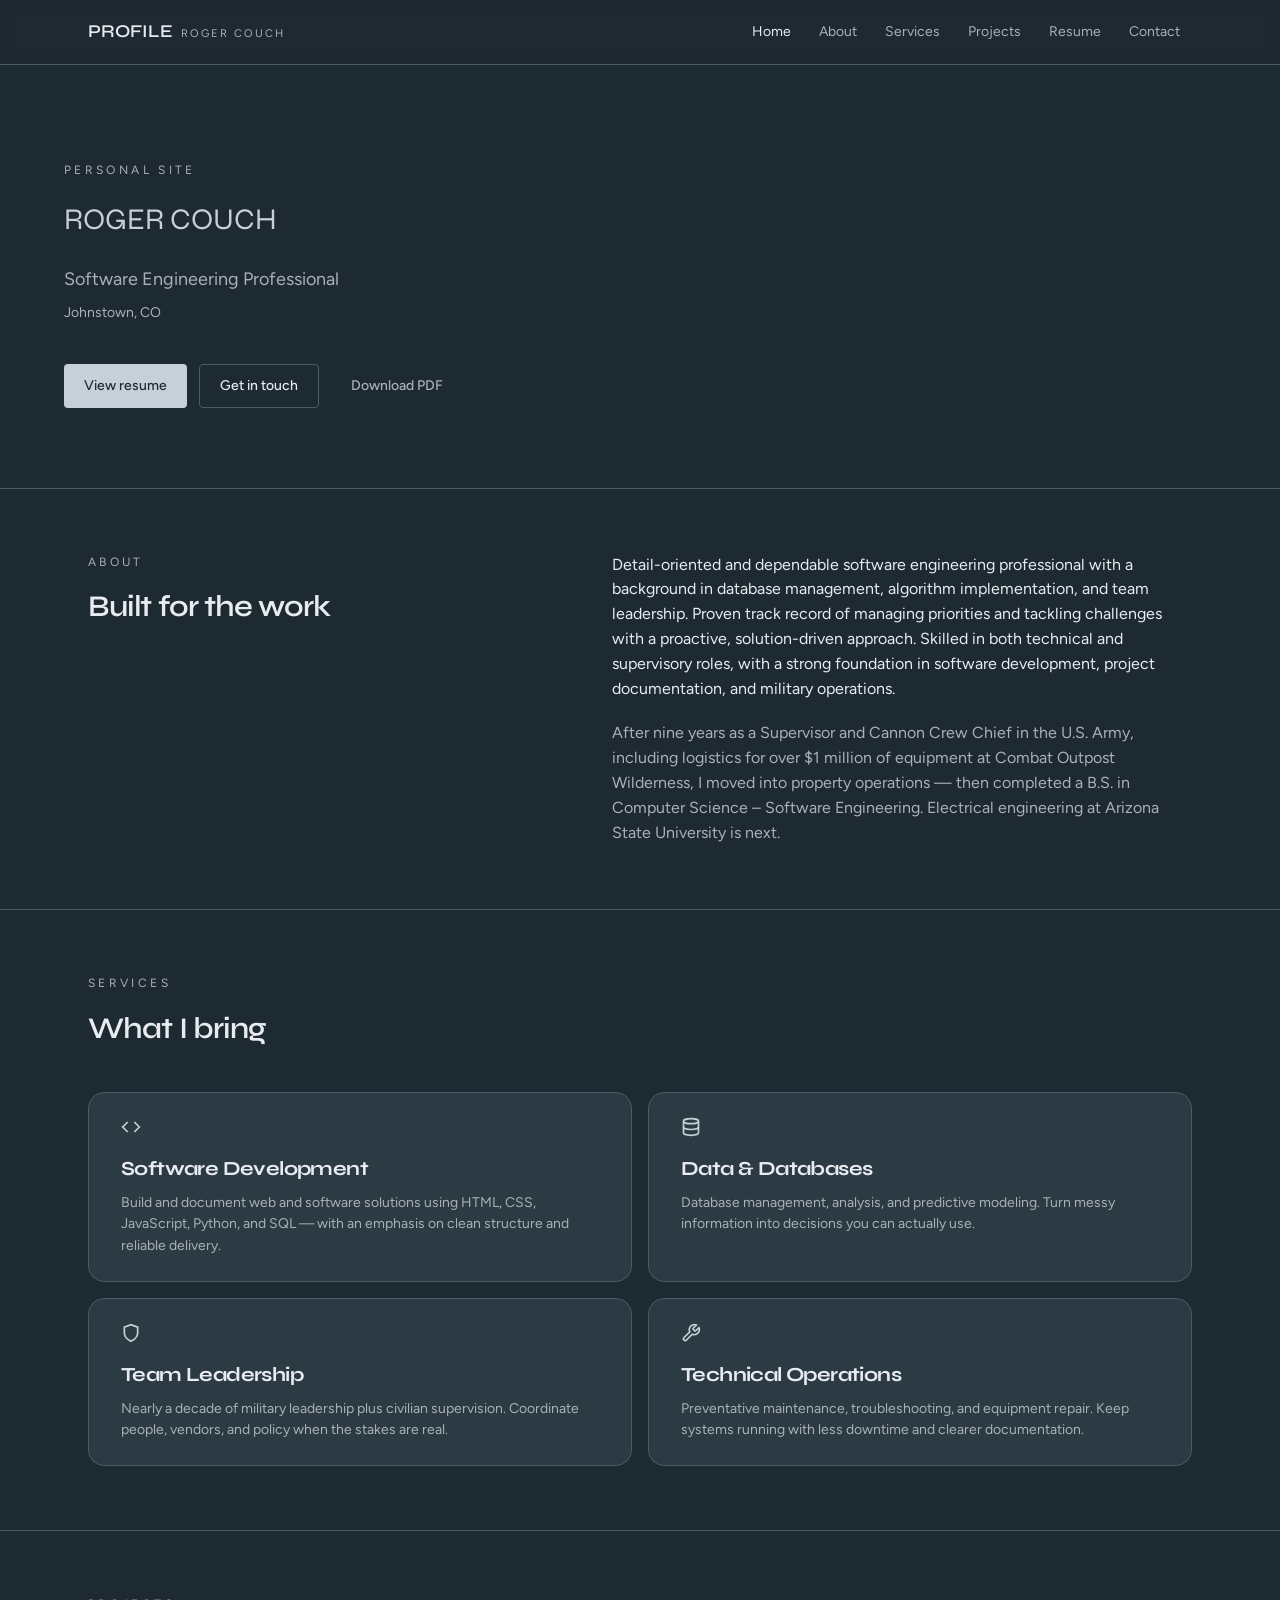
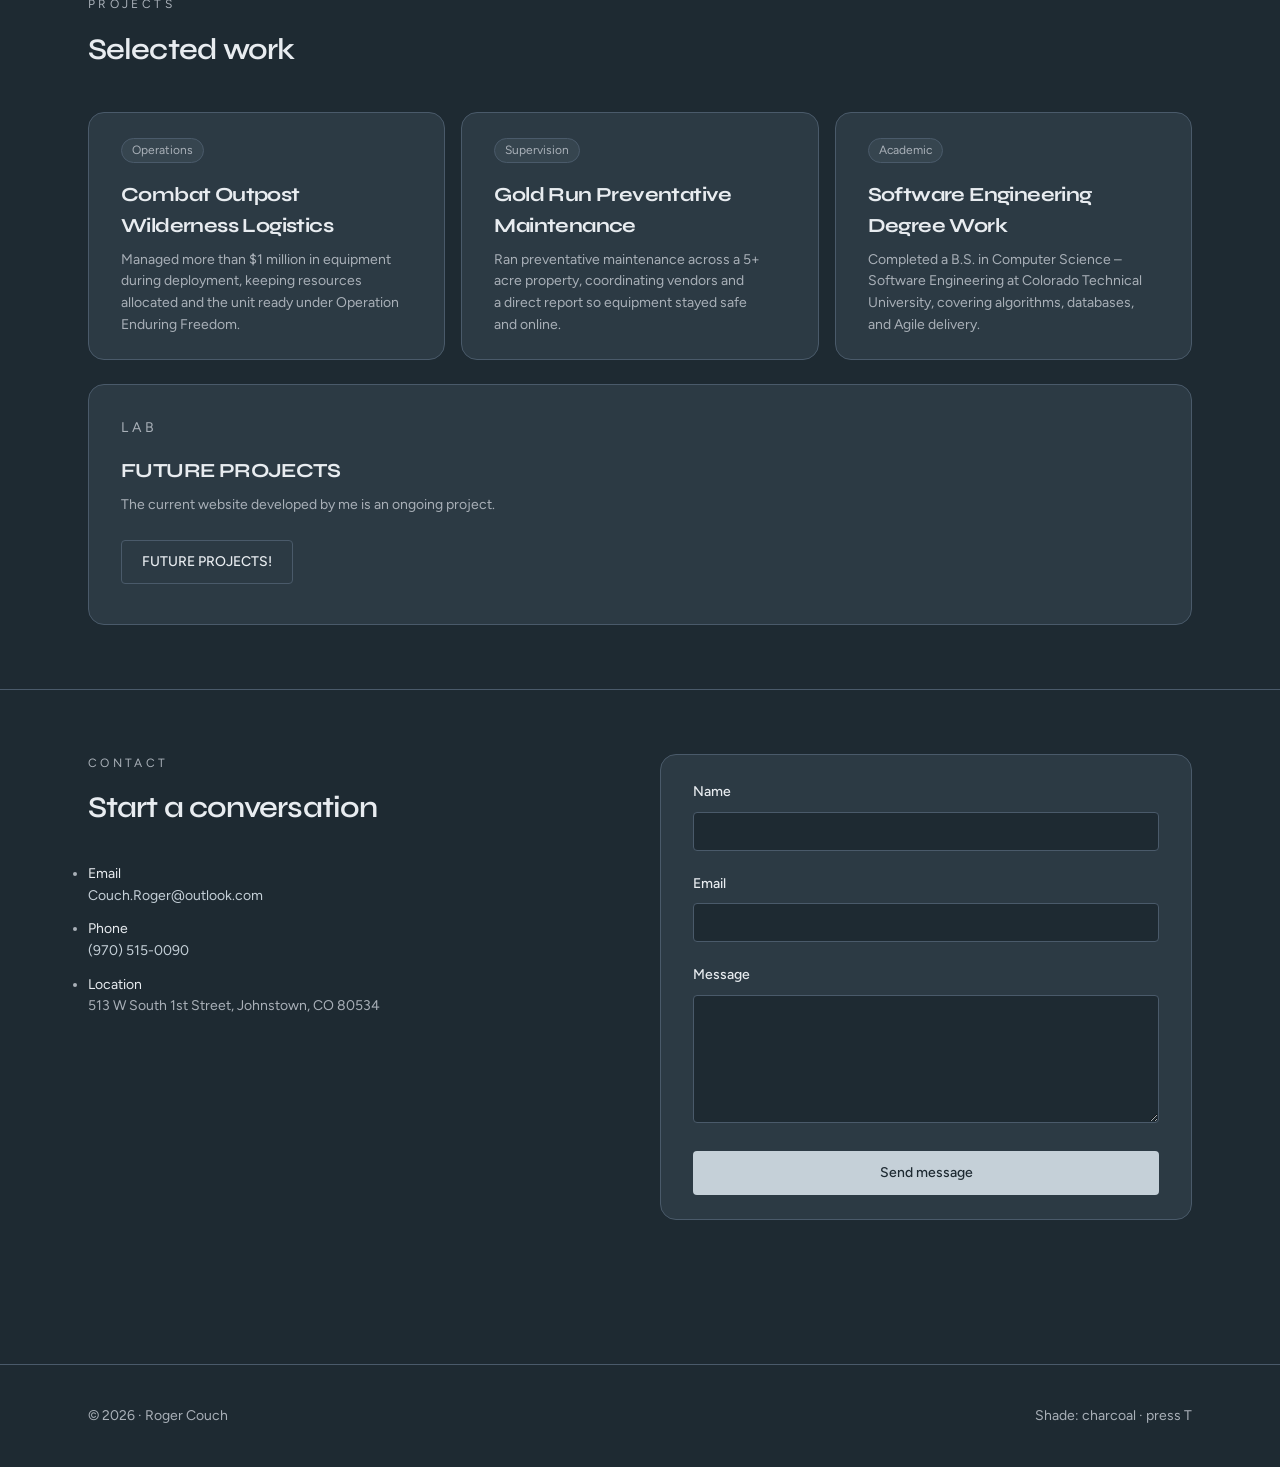
==== index.html @ ca6e06f2 "Add files via upload" ====
<!DOCTYPE html>
<html lang="en">
<head>
  <meta charset="UTF-8">
  <meta name="viewport" content="width=device-width, initial-scale=1.0">
  <title>PROFILE — Roger Couch</title>
  <meta name="description" content="The Jizzle — personal site of Roger Couch. Software engineering, leadership, and technical operations in Johnstown, Colorado.">
  <meta name="theme-color" content="#1E2A32">
  <link rel="icon" href="favicon.svg" type="image/svg+xml">
  <link rel="preconnect" href="https://fonts.googleapis.com">
  <link rel="preconnect" href="https://fonts.gstatic.com" crossorigin>
  <link href="https://fonts.googleapis.com/css2?family=Figtree:wght@400;500;600&family=Syne:wght@500;600;700&display=swap" rel="stylesheet">
  <link rel="stylesheet" href="styles.css">
</head>
<body>
  <header class="header">
    <div class="wrap header-inner">
      <a class="brand" href="index.html">
        <strong>PROFILE</strong>
        <span>ROGER COUCH</span>
      </a>
      <nav class="nav" aria-label="Primary">
        <a class="active" href="index.html">Home</a>
        <a href="#about">About</a>
        <a href="#services">Services</a>
        <a href="#projects">Projects</a>
        <a href="resume.html">Resume</a>
        <a href="#contact">Contact</a>
      </nav>
      <button class="menu-btn" id="menu-btn" type="button" aria-expanded="false" aria-label="Open menu">
        <svg width="20" height="20" viewBox="0 0 24 24" fill="none" stroke="currentColor" stroke-width="2"><path d="M4 6h16M4 12h16M4 18h16"/></svg>
      </button>
    </div>
    <nav class="mobile-nav" id="mobile-nav" aria-label="Mobile">
      <a href="index.html">Home</a>
      <a href="#about">About</a>
      <a href="#services">Services</a>
      <a href="#projects">Projects</a>
      <a href="resume.html">Resume</a>
      <a href="#contact">Contact</a>
    </nav>
  </header>

  <main>
    <section class="hero wrap" id="home">
      <p class="kicker">Personal site</p>
      <p class="name">ROGER COUCH</p>
      <p class="title">Software Engineering Professional</p>
      <p class="loc">Johnstown, CO</p>
      <div class="actions">
        <a class="btn" href="resume.html">View resume</a>
        <a class="btn btn-outline" href="#contact">Get in touch</a>
        <a class="btn btn-ghost" href="roger-couch-resume.pdf" download>Download PDF</a>
      </div>
    </section>

    <section class="section" id="about">
      <div class="wrap split split-about">
        <div>
          <p class="kicker">About</p>
          <h2>Built for the work</h2>
        </div>
        <div class="about-copy">
          <p class="lead">Detail-oriented and dependable software engineering professional with a background in database management, algorithm implementation, and team leadership. Proven track record of managing priorities and tackling challenges with a proactive, solution-driven approach. Skilled in both technical and supervisory roles, with a strong foundation in software development, project documentation, and military operations.</p>
          <p>After nine years as a Supervisor and Cannon Crew Chief in the U.S. Army, including logistics for over $1 million of equipment at Combat Outpost Wilderness, I moved into property operations — then completed a B.S. in Computer Science – Software Engineering. Electrical engineering at Arizona State University is next.</p>          
        </div>
      </div>
    </section>

    <section class="section" id="services">
      <div class="wrap">
        <p class="kicker">Services</p>
        <h2>What I bring</h2>
        <div class="grid-2">
          <article class="card">
            <svg viewBox="0 0 24 24"><polyline points="16 18 22 12 16 6"/><polyline points="8 6 2 12 8 18"/></svg>
            <h3>Software Development</h3>
            <p>Build and document web and software solutions using HTML, CSS, JavaScript, Python, and SQL — with an emphasis on clean structure and reliable delivery.</p>
          </article>
          <article class="card">
            <svg viewBox="0 0 24 24"><ellipse cx="12" cy="5" rx="9" ry="3"/><path d="M3 5v14c0 1.66 4 3 9 3s9-1.34 9-3V5"/><path d="M3 12c0 1.66 4 3 9 3s9-1.34 9-3"/></svg>
            <h3>Data & Databases</h3>
            <p>Database management, analysis, and predictive modeling. Turn messy information into decisions you can actually use.</p>
          </article>
          <article class="card">
            <svg viewBox="0 0 24 24"><path d="M12 22s8-4 8-10V5l-8-3-8 3v7c0 6 8 10 8 10z"/></svg>
            <h3>Team Leadership</h3>
            <p>Nearly a decade of military leadership plus civilian supervision. Coordinate people, vendors, and policy when the stakes are real.</p>
          </article>
          <article class="card">
            <svg viewBox="0 0 24 24"><path d="M14.7 6.3a1 1 0 0 0 0 1.4l1.6 1.6a1 1 0 0 0 1.4 0l3.77-3.77a6 6 0 0 1-7.94 7.94l-6.91 6.91a2.12 2.12 0 0 1-3-3l6.91-6.91a6 6 0 0 1 7.94-7.94l-3.76 3.76z"/></svg>
            <h3>Technical Operations</h3>
            <p>Preventative maintenance, troubleshooting, and equipment repair. Keep systems running with less downtime and clearer documentation.</p>
          </article>
        </div>
      </div>
    </section>

    <section class="section" id="projects">
      <div class="wrap">
        <p class="kicker">Projects</p>
        <h2>Selected work</h2>
        <div class="grid-3">
          <article class="card">
            <span class="badge">Operations</span>
            <h3>Combat Outpost Wilderness Logistics</h3>
            <p>Managed more than $1 million in equipment during deployment, keeping resources allocated and the unit ready under Operation Enduring Freedom.</p>
          </article>
          <article class="card">
            <span class="badge">Supervision</span>
            <h3>Gold Run Preventative Maintenance</h3>
            <p>Ran preventative maintenance across a 5+ acre property, coordinating vendors and a direct report so equipment stayed safe and online.</p>
          </article>
          <article class="card">
            <span class="badge">Academic</span>
            <h3>Software Engineering Degree Work</h3>
            <p>Completed a B.S. in Computer Science – Software Engineering at Colorado Technical University, covering algorithms, databases, and Agile delivery.</p>
          </article>
        </div>
        <div class="card lab">
          <p class="kicker">Lab</p>
          <h3>FUTURE PROJECTS</h3>
          <p>The current website developed by me is an ongoing project.</p>
          <button type="button" class="btn btn-outline" id="hello-btn" style="margin-top:24px">FUTURE PROJECTS!</button>
          <p id="hello-msg" aria-live="polite"></p>
        </div>
      </div>
    </section>

    <section class="section" id="contact">
      <div class="wrap split split-contact">
        <div>
          <p class="kicker">Contact</p>
          <h2>Start a conversation</h2>
          <ul class="contact-list">
            <li><span>Email</span><br><a href="mailto:Couch.Roger@outlook.com">Couch.Roger@outlook.com</a></li>
            <li><span>Phone</span><br><a href="tel:9705150090">(970) 515-0090</a></li>
            <li><span>Location</span><br>513 W South 1st Street, Johnstown, CO 80534</li>
          </ul>
        </div>
        <div class="card">
          <form id="contact-form">
            <div>
              <label for="name">Name</label>
              <input id="name" name="name" autocomplete="name">
            </div>
            <div>
              <label for="email">Email</label>
              <input id="email" name="email" type="email" autocomplete="email">
            </div>
            <div>
              <label for="message">Message</label>
              <textarea id="message" name="message"></textarea>
            </div>
            <button type="submit">Send message</button>
          </form>
          <div class="form-ok" id="form-ok">
            <h3>Thanks</h3>
            <p style="margin-top:8px;color:var(--muted)">If your mail app did not open, write directly to <a href="mailto:Couch.Roger@outlook.com">Couch.Roger@outlook.com</a>.</p>
            <button type="button" class="btn btn-outline" id="send-again" style="margin-top:24px">Send another</button>
          </div>
        </div>
      </div>
    </section>
  </main>

  <footer class="footer">
    <div class="wrap footer-inner">
      <p>© 2026 · Roger Couch</p>
      <p id="shade-label">Shade: charcoal · press T</p>
    </div>
  </footer>

  <script src="script.js"></script>
</body>
</html>
---- styles.css ----
:root {
  --bg: #1e2a32;
  --bg-alt: #24323b;
  --surface: #2c3a44;
  --raised: #36454f;
  --fg: #e8ecf0;
  --muted: #a9b0b8;
  --accent: #c5d0d8;
  --accent-fg: #1e2a32;
  --border: #4a5a6a;
  --font-sans: "Figtree", "Segoe UI", system-ui, sans-serif;
  --font-display: "Syne", "Segoe UI", system-ui, sans-serif;
  --radius: 4px;
  --radius-xl: 16px;
}

* {
  margin: 0;
  padding: 0;
  box-sizing: border-box;
}

html {
  -webkit-font-smoothing: antialiased;
  scroll-behavior: smooth;
}

body {
  min-height: 100vh;
  background: var(--bg);
  color: var(--fg);
  font-family: var(--font-sans);
  line-height: 1.55;
}

html[data-theme="alt"] body {
  background: var(--bg-alt);
}

h1, h2, h3 {
  font-family: var(--font-display);
  text-wrap: balance;
  letter-spacing: -0.03em;
}

p { text-wrap: pretty; }

a { color: var(--accent); text-decoration: none; }
a:hover { text-decoration: underline; }

img, svg { display: block; }

button, .btn {
  display: inline-flex;
  align-items: center;
  justify-content: center;
  gap: 8px;
  height: 44px;
  padding: 0 20px;
  border: none;
  border-radius: var(--radius);
  background: var(--accent);
  color: var(--accent-fg);
  font: 500 14px var(--font-sans);
  cursor: pointer;
  transition: background 0.15s ease, color 0.15s ease, transform 0.15s ease;
}

button:hover, .btn:hover { background: var(--fg); text-decoration: none; }
button:active, .btn:active { transform: scale(0.98); }

.btn-outline {
  background: transparent;
  color: var(--fg);
  border: 1px solid var(--border);
}

.btn-outline:hover {
  background: transparent;
  border-color: var(--accent);
  color: var(--accent);
}

.btn-ghost {
  background: transparent;
  color: var(--muted);
}

.btn-ghost:hover { background: var(--raised); color: var(--fg); }

.wrap {
  max-width: 1152px;
  margin: 0 auto;
  padding: 0 24px;
}

.header {
  position: sticky;
  top: 0;
  z-index: 40;
  border-bottom: 1px solid var(--border);
  background: color-mix(in srgb, var(--bg) 90%, transparent);
  backdrop-filter: blur(8px);
}

.header-inner {
  display: flex;
  align-items: center;
  justify-content: space-between;
  height: 64px;
}

.brand {
  display: flex;
  align-items: baseline;
  gap: 8px;
  color: var(--fg);
  text-decoration: none;
}

.brand strong {
  font-family: var(--font-display);
  font-size: 18px;
  font-weight: 600;
}

.brand span {
  font-size: 11px;
  letter-spacing: 0.18em;
  text-transform: uppercase;
  color: var(--muted);
}

.nav {
  display: flex;
  gap: 4px;
}

.nav a {
  padding: 8px 12px;
  color: var(--muted);
  font-size: 14px;
  text-decoration: none;
}

.nav a:hover,
.nav a.active { color: var(--fg); }

.menu-btn {
  display: none;
  background: transparent;
  color: var(--fg);
  width: 44px;
  padding: 0;
}

.mobile-nav {
  display: none;
  flex-direction: column;
  padding: 8px 24px 16px;
  border-top: 1px solid var(--border);
}

.mobile-nav a {
  padding: 12px 8px;
  color: var(--fg);
  text-decoration: none;
}

.mobile-nav.open { display: flex; }

.kicker {
  font-size: 12px;
  letter-spacing: 0.28em;
  text-transform: uppercase;
  color: var(--muted);
}

.hero { padding: 96px 0 80px; }
.hero h1 {
  margin-top: 16px;
  font-size: clamp(2.75rem, 8vw, 4.5rem);
  line-height: 0.95;
  font-weight: 600;
}

.hero .name {
  margin-top: 16px;
  font-family: var(--font-display);
  font-size: clamp(1.5rem, 3vw, 1.875rem);
  color: var(--accent);
}

.hero .title { margin-top: 24px; font-size: 18px; color: var(--muted); max-width: 36rem; }
.hero .loc { margin-top: 8px; font-size: 14px; color: var(--muted); }
.actions { display: flex; flex-wrap: wrap; gap: 12px; margin-top: 40px; }

.section {
  padding: 64px 0;
  border-top: 1px solid var(--border);
  scroll-margin-top: 80px;
}

.split { display: grid; gap: 40px; }
@media (min-width: 1024px) {
  .split-about { grid-template-columns: 1fr 1.2fr; }
  .split-contact { grid-template-columns: 1fr 1fr; }
}

.section h2 { margin-top: 12px; font-size: 1.875rem; font-weight: 600; }

.about-copy { display: flex; flex-direction: column; gap: 20px; color: var(--muted); }
.about-copy .lead { color: var(--fg); }

.grid-2 { display: grid; gap: 16px; margin-top: 40px; }
.grid-3 { display: grid; gap: 16px; margin-top: 40px; }
@media (min-width: 640px) { .grid-2 { grid-template-columns: 1fr 1fr; } }
@media (min-width: 1024px) { .grid-3 { grid-template-columns: 1fr 1fr 1fr; } }

.card {
  background: var(--surface);
  border: 1px solid var(--border);
  border-radius: var(--radius-xl);
  padding: 24px 32px;
}

.card h3 { margin-top: 16px; font-size: 1.25rem; }
.card p { margin-top: 8px; font-size: 14px; color: var(--muted); }
.card svg { width: 20px; height: 20px; color: var(--accent); stroke: currentColor; fill: none; stroke-width: 2; }

.badge {
  display: inline-flex;
  border: 1px solid var(--border);
  background: var(--raised);
  color: var(--muted);
  border-radius: 999px;
  padding: 2px 10px;
  font-size: 12px;
}

.lab { margin-top: 24px; }
.lab .kicker { margin-bottom: 8px; }
.lab h3 { font-size: 1.25rem; }
#hello-msg { margin-top: 16px; font-size: 18px; color: var(--accent); }

.contact-list { margin-top: 32px; display: flex; flex-direction: column; gap: 12px; font-size: 14px; color: var(--muted); }
.contact-list span { color: var(--fg); }

form { display: grid; gap: 20px; }
label { font-size: 14px; font-weight: 500; }
input, textarea {
  width: 100%;
  margin-top: 8px;
  background: var(--bg);
  color: var(--fg);
  border: 1px solid var(--border);
  border-radius: var(--radius);
  padding: 10px 12px;
  font: 14px var(--font-sans);
}
textarea { min-height: 128px; resize: vertical; }
input:focus, textarea:focus {
  outline: none;
  box-shadow: 0 0 0 2px var(--accent);
}

.form-ok { display: none; }
.form-ok.show { display: block; }
form.hidden { display: none; }

.footer {
  margin-top: 80px;
  border-top: 1px solid var(--border);
  padding: 40px 0;
}
.footer-inner {
  display: flex;
  flex-wrap: wrap;
  gap: 12px;
  justify-content: space-between;
  align-items: center;
  font-size: 14px;
  color: var(--muted);
}

.resume-head {
  display: flex;
  flex-direction: column;
  gap: 24px;
  padding: 56px 0 32px;
  border-bottom: 1px solid var(--border);
}
@media (min-width: 640px) {
  .resume-head {
    flex-direction: row;
    align-items: flex-end;
    justify-content: space-between;
  }
}
.resume-head h1 { margin-top: 8px; font-size: 2.25rem; }
.resume-head .meta { margin-top: 8px; font-size: 14px; color: var(--muted); }

.resume-block { margin-top: 40px; }
.resume-block h2 {
  font-size: 13px;
  letter-spacing: 0.2em;
  text-transform: uppercase;
  color: var(--accent);
  border-bottom: 1px solid color-mix(in srgb, var(--accent) 40%, transparent);
  padding-bottom: 8px;
}
.resume-block p { margin-top: 16px; color: var(--muted); }

.skills { margin-top: 16px; display: grid; gap: 16px; }
@media (min-width: 640px) {
  .skill { display: grid; grid-template-columns: 13rem 1fr; gap: 16px; }
}
.skill dt { font-size: 14px; font-weight: 500; }
.skill dd { font-size: 14px; color: var(--muted); }

.job { margin-top: 32px; }
.job-head { display: flex; flex-direction: column; gap: 4px; }
@media (min-width: 640px) {
  .job-head { flex-direction: row; justify-content: space-between; align-items: baseline; }
}
.job h3 { font-size: 18px; }
.job .dates, .job .org { font-size: 14px; color: var(--muted); font-style: italic; }
.job ul { margin-top: 12px; padding-left: 20px; color: var(--muted); font-size: 14px; }
.job li { margin-top: 8px; }

@media (max-width: 768px) {
  .nav { display: none; }
  .menu-btn { display: inline-flex; }
  .brand span { display: none; }
  .hero { padding: 64px 0 80px; }
}

@media (prefers-reduced-motion: reduce) {
  html { scroll-behavior: auto; }
  * { transition: none !important; }
}
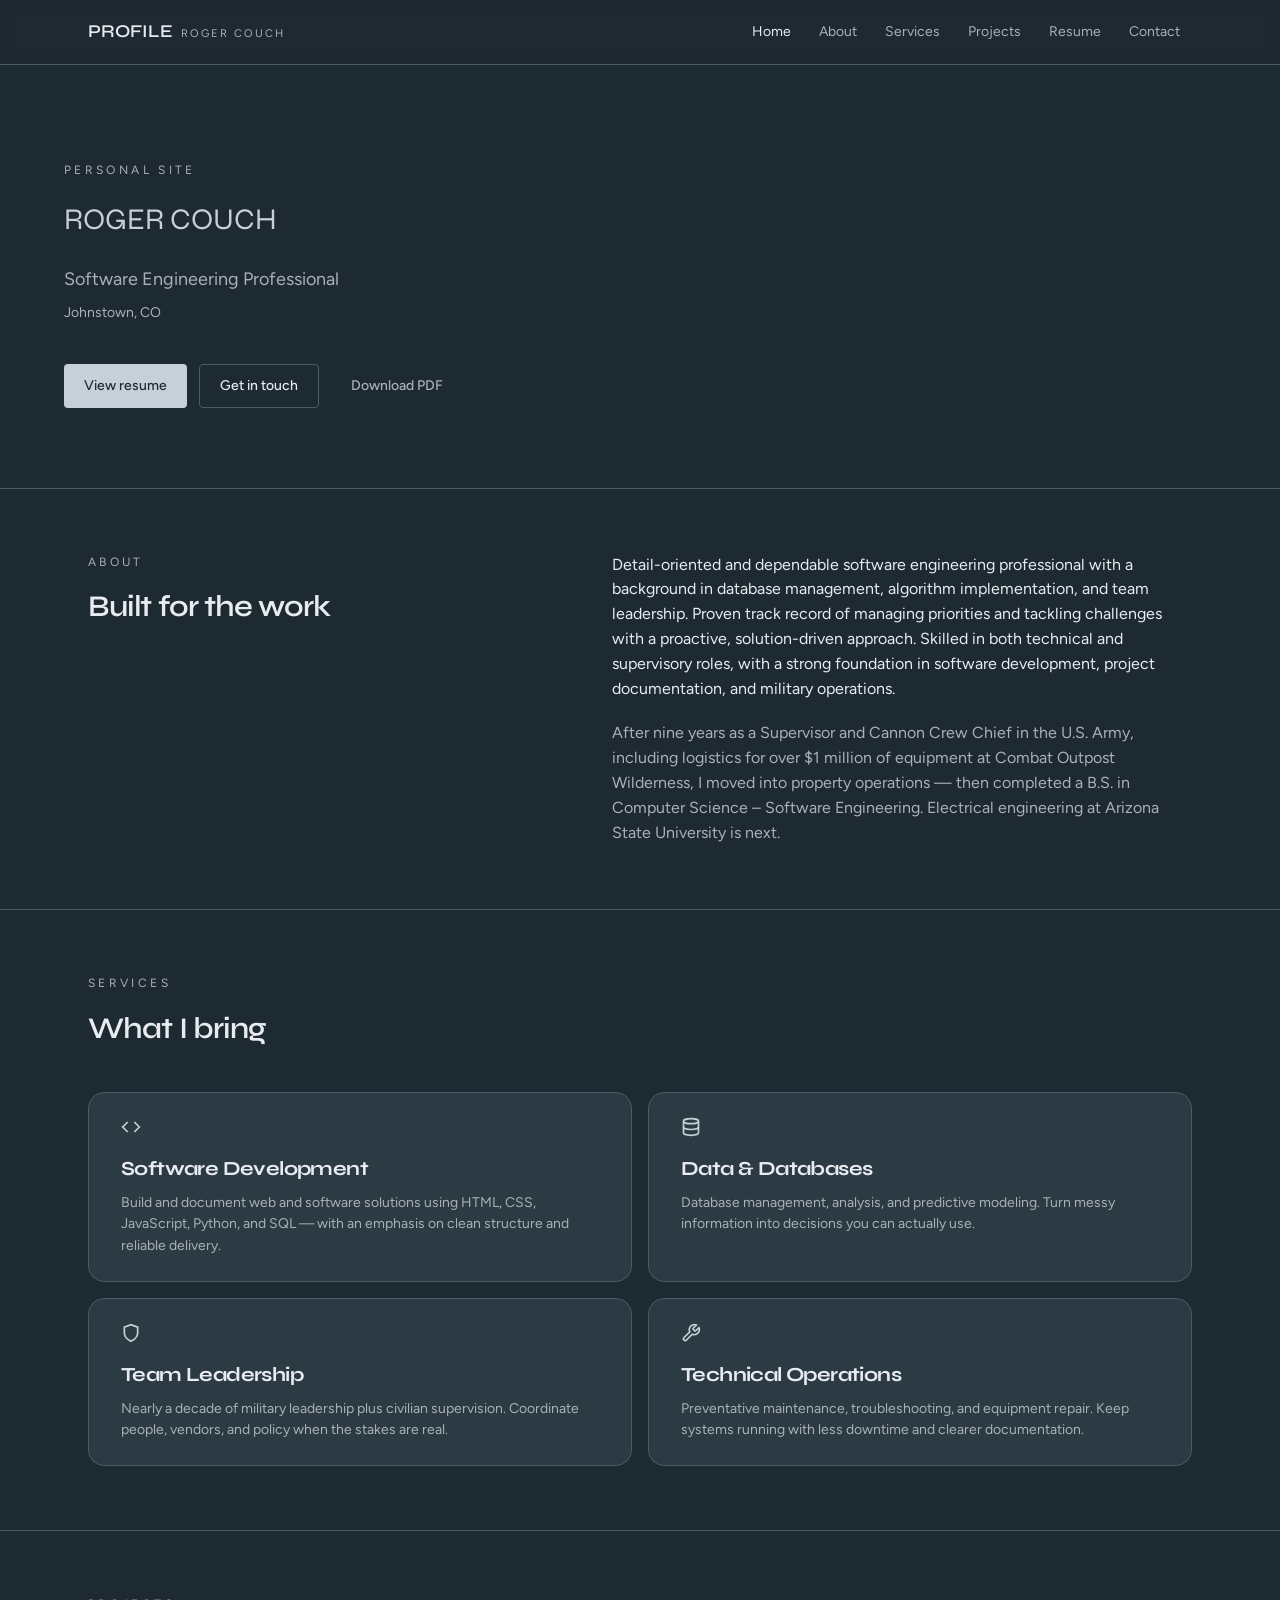
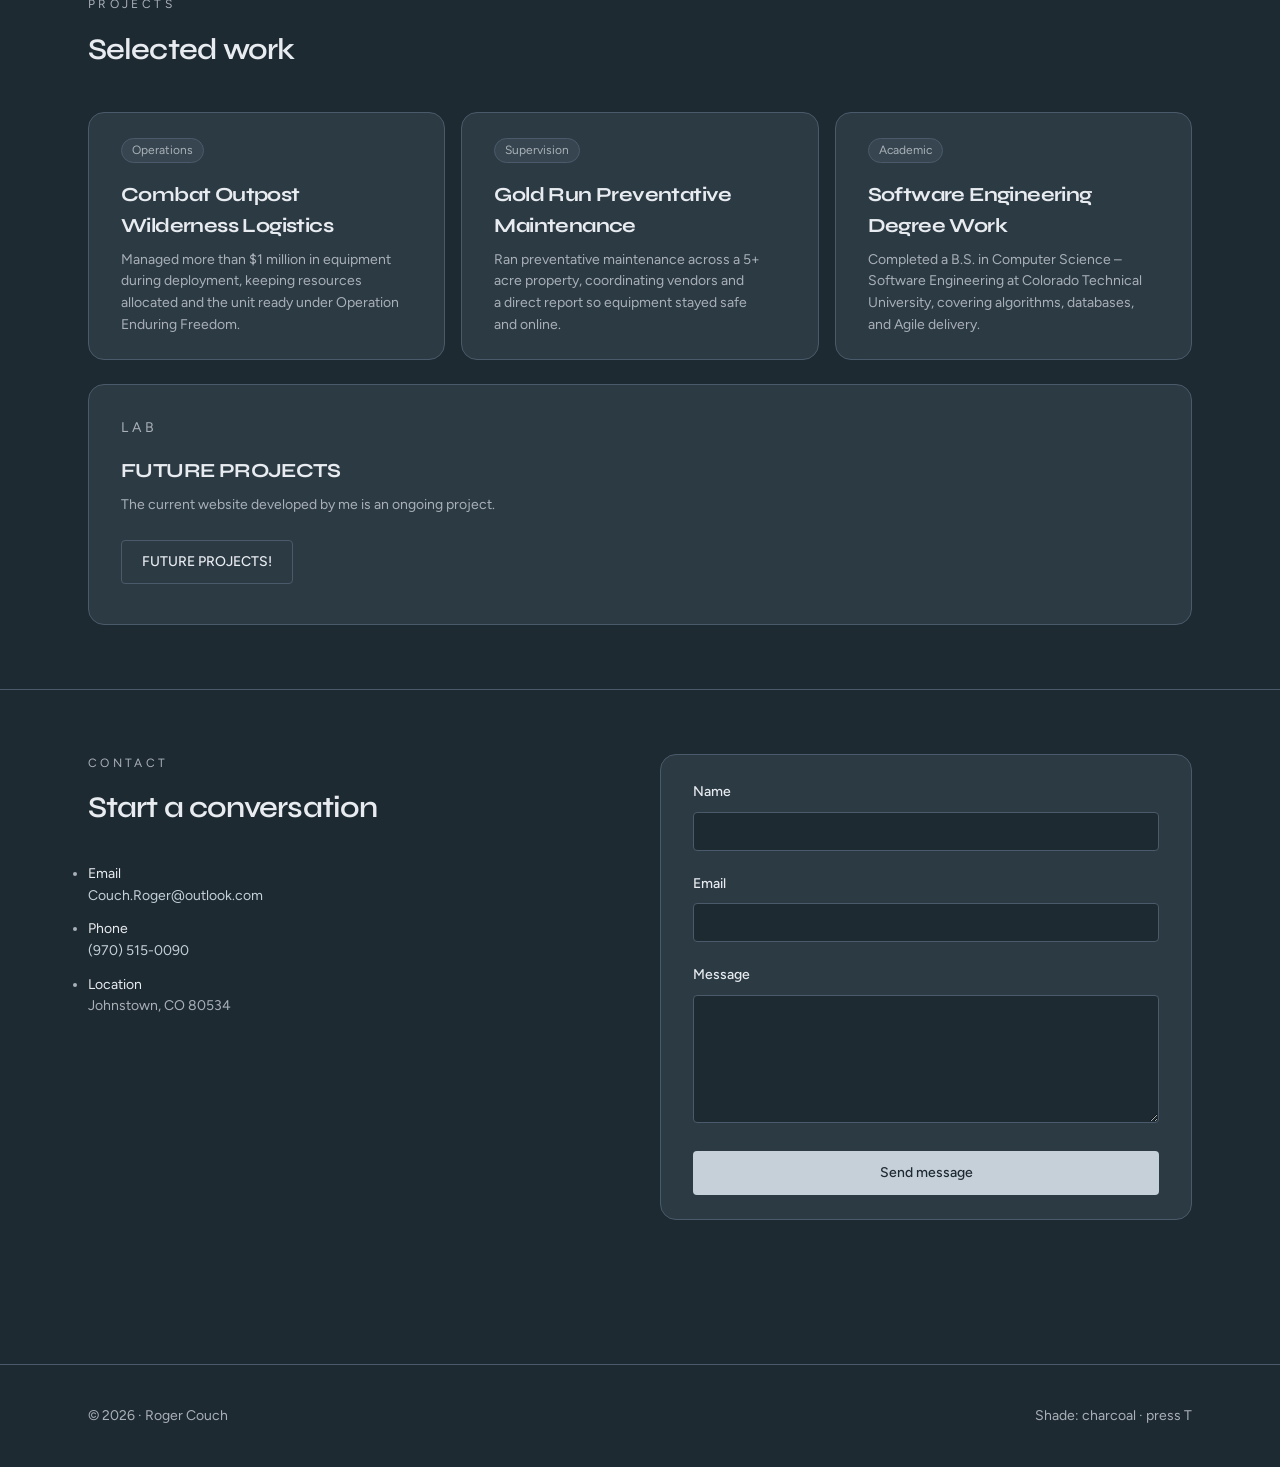
==== commit 6b27e6af: "Update index.html" ====
--- a/index.html
+++ b/index.html
@@ -135,7 +135,7 @@
           <ul class="contact-list">
             <li><span>Email</span><br><a href="mailto:Couch.Roger@outlook.com">Couch.Roger@outlook.com</a></li>
             <li><span>Phone</span><br><a href="tel:9705150090">(970) 515-0090</a></li>
-            <li><span>Location</span><br>513 W South 1st Street, Johnstown, CO 80534</li>
+            <li><span>Location</span><br>Johnstown, CO 80534</li>
           </ul>
         </div>
         <div class="card">
